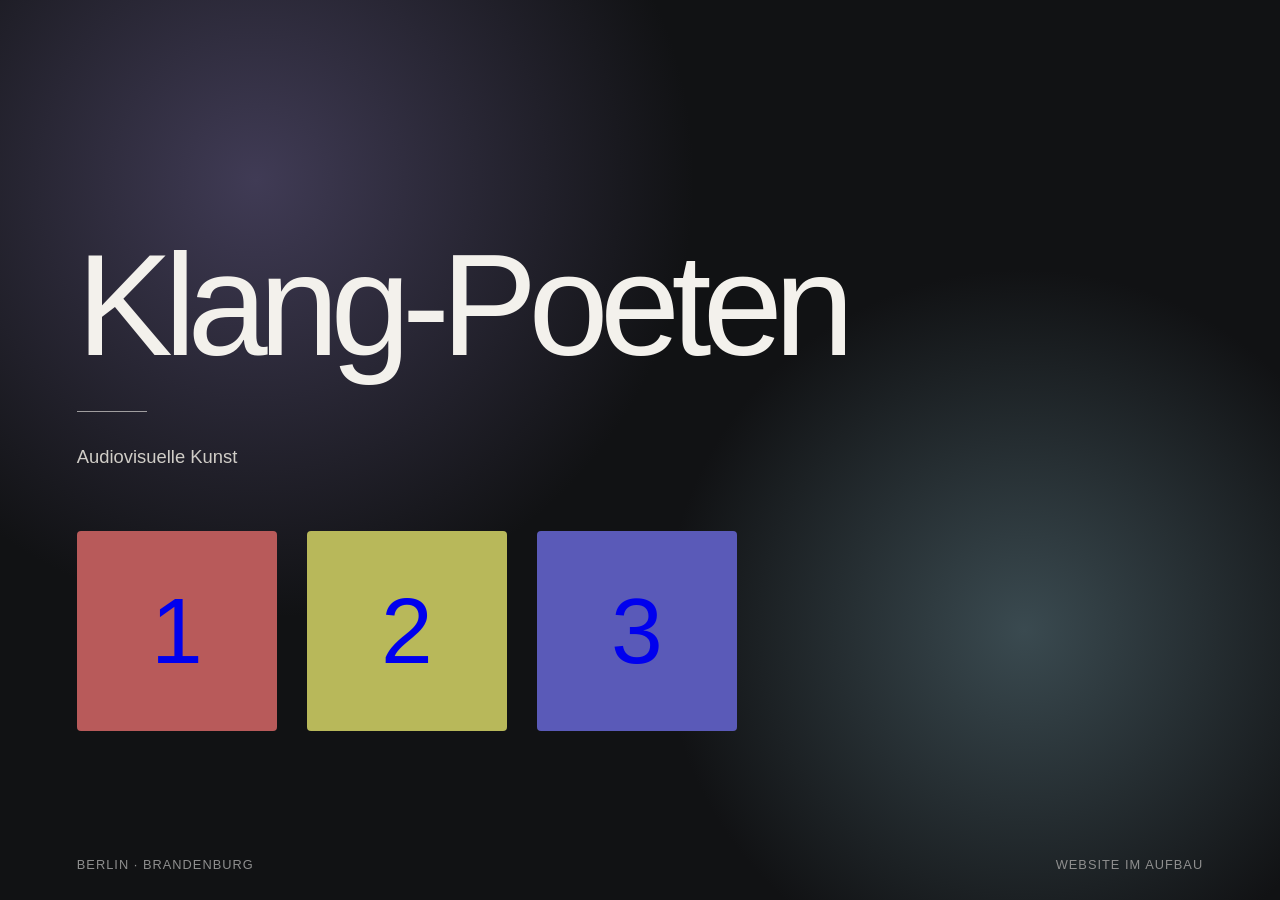
==== index.html @ 5de4cc4f "Correct CSS class and enhance hover effect Fix typo in CSS class name and add hover color." ====
<!DOCTYPE html>
<html lang="de">
<head>
  <meta charset="UTF-8">
  <meta name="viewport" content="width=device-width, initial-scale=1.0">
  <title>Klang-Poeten</title>
  <style>
    * { box-sizing: border-box; }
    html, body { margin: 0; min-height: 100%; }
    body {
      font-family: Arial, Helvetica, sans-serif;
      background:
        radial-gradient(circle at 20% 20%, #403b55 0%, transparent 35%),
        radial-gradient(circle at 80% 70%, #3a4a50 0%, transparent 30%),
        #111214;
      color: #f3f1ec;
      min-height: 100vh;
      display: flex;
      align-items: center;
      justify-content: flex-start;
    }
    main {
      width: min(900px, 88vw);
      padding-top: 8vh;
      margin-left: 6vw;
    }
    h1 {
      margin: 0;
      font-size: clamp(4rem, 12vw, 9rem);
      font-weight: 300;
      letter-spacing: -0.06em;
      line-height: 0.9;
    }
    .line {
      width: 70px;
      height: 1px;
      background: #f3f1ec;
      margin: 40px 0 30px;
      opacity: 0.6;
    }
    p {
      max-width: 520px;
      margin: 0 0 60px;
      font-size: 1.15rem;
      line-height: 1.6;
      font-weight: 300;
      color: #d0cdc7;
    }
    .color-squares {
      display: flex;
      justify-content: flex-start;
      gap: 30px;
      flex-wrap: wrap;
    }
    .square {
      width: 200px;
      height: 200px;
      display: flex;
      align-items: center;
      justify-content: center;
      text-decoration: none;
      border-radius: 4px;
      transition: transform 0.3s ease, box-shadow 0.3s ease;
      font-size: 93px;
      font-color: white;
    }
    .square a { color: white; }` 
    .squre a:hover { color: lightgrey; }
    
    .square:hover {
      transform: scale(1.05);
      box-shadow: 0 10px 25px rgba(0, 0, 0, 0.35);
    }
    .square-red { background-color: #B85A5A; }
    .square-yellow { background-color: #B8B85A; }
    .square-blue { background-color: #5A5AB8; }
    footer {
      position: fixed;
      bottom: 28px;
      left: 6vw;
      right: 6vw;
      display: flex;
      justify-content: space-between;
      font-size: 0.8rem;
      letter-spacing: 0.08em;
      text-transform: uppercase;
      color: #8e8e8e;
    }
    @media (max-width: 600px) {
      main { margin-left: 0; width: min(90vw, 900px); }
      .color-squares { justify-content: center; }
      .square { width: 140px; height: 140px; }
      footer { position: static; margin-top: 80px; }
    }
  </style>
</head>
<body>
  <main>
    <h1>Klang-Poeten</h1>
    <div class="line"></div>
    <p>Audiovisuelle Kunst</p>

    <div class="color-squares">
      <a href="01_Wuerfel-Klang/Wurfel1/pi.html" class="square square-red" aria-label="Rote Klangseite">1</a>
      <a href="01_Wuerfel-Klang/Wurfel2/pi.html" class="square square-yellow" aria-label="Gelbe Klangseite">2</a>
      <a href="01_Wuerfel-Klang/Wurfel3/pi.html" class="square square-blue" aria-label="Blaue Klangseite">3</a>
    </div>
  </main>

  <footer>
    <span>Berlin · Brandenburg</span>
    <span>Website im Aufbau</span>
  </footer>
</body>
</html>
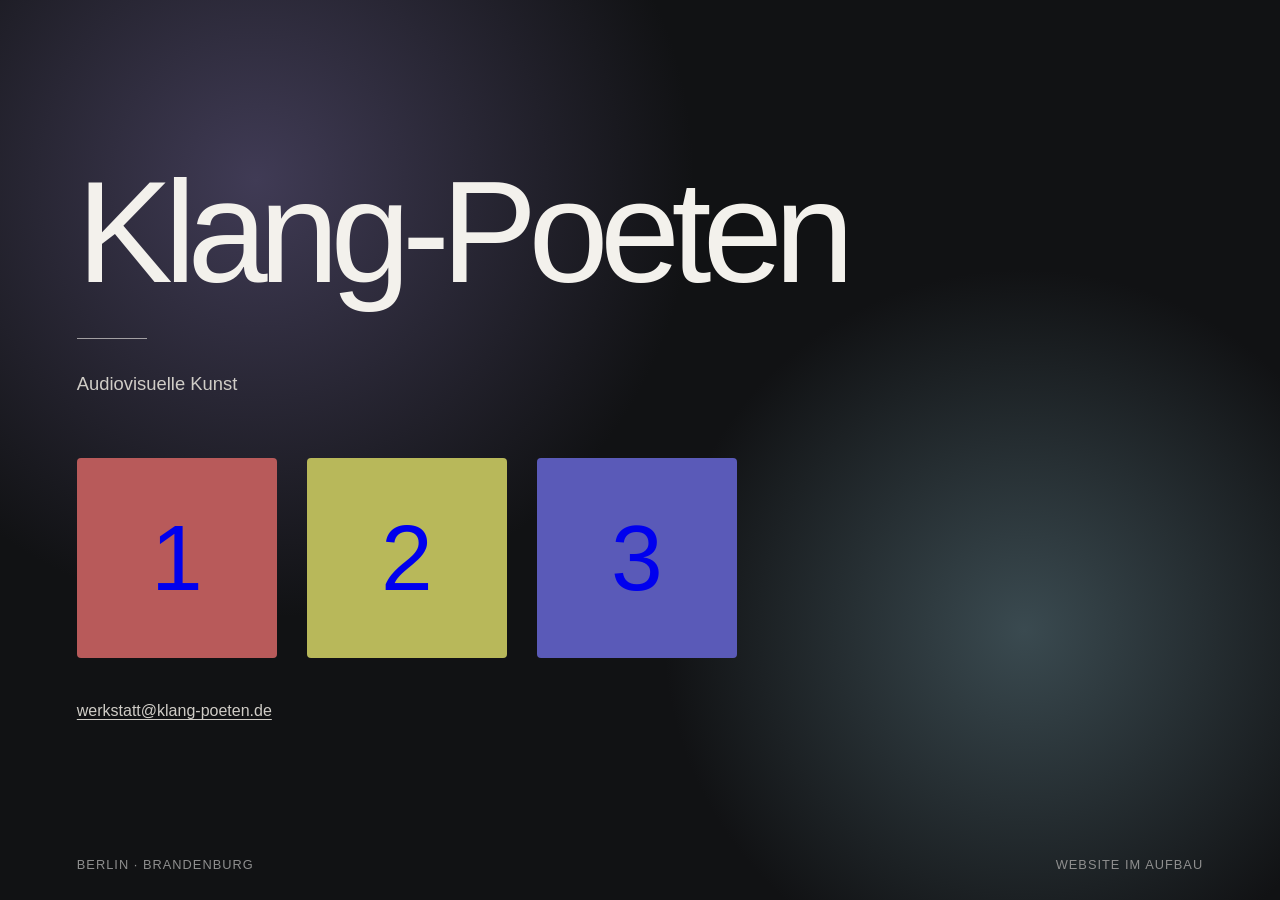
==== commit 8d9e6fd2: "Add clickable Werkstatt email address to homepage" ====
--- a/index.html
+++ b/index.html
@@ -86,6 +86,18 @@
       text-transform: uppercase;
       color: #8e8e8e;
     }
+    .contact {
+      margin: 40px 0 80px;
+      font-size: 1rem;
+    }
+    .contact a {
+      color: #d0cdc7;
+      text-decoration: underline;
+      text-underline-offset: 0.2em;
+      overflow-wrap: anywhere;
+    }
+    .contact a:hover,
+    .contact a:focus-visible { color: #f3f1ec; }
     @media (max-width: 600px) {
       main { margin-left: 0; width: min(90vw, 900px); }
       .color-squares { justify-content: center; }
@@ -105,6 +117,8 @@
       <a href="01_Wuerfel-Klang/Wurfel2/pi.html" class="square square-yellow" aria-label="Gelbe Klangseite">2</a>
       <a href="01_Wuerfel-Klang/Wurfel3/pi.html" class="square square-blue" aria-label="Blaue Klangseite">3</a>
     </div>
+
+    <p class="contact"><a href="mailto:werkstatt@klang-poeten.de">werkstatt@klang-poeten.de</a></p>
   </main>
 
   <footer>
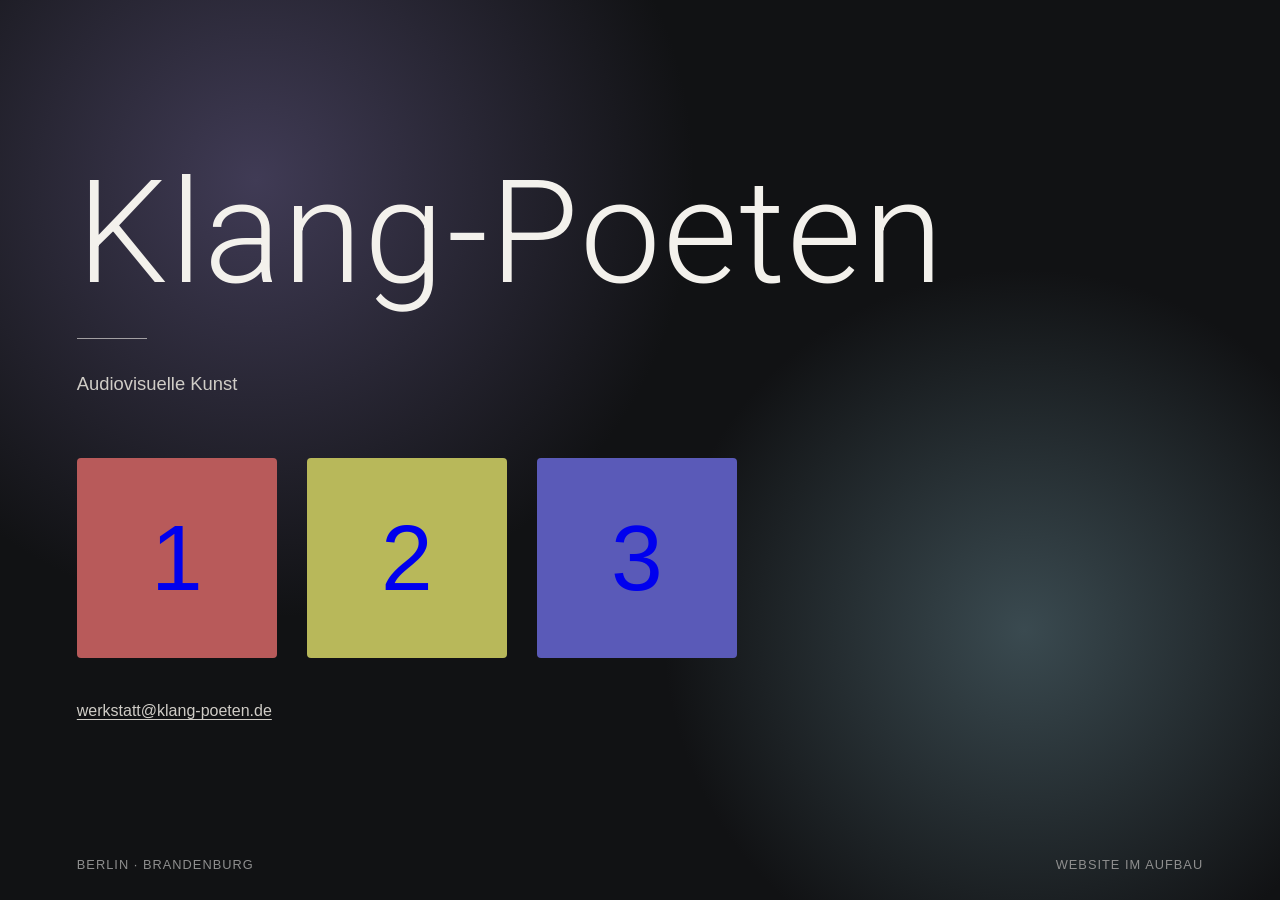
==== commit 775cff20: "Use selected light heading with relaxed letter spacing" ====
--- a/index.html
+++ b/index.html
@@ -4,7 +4,15 @@
   <meta charset="UTF-8">
   <meta name="viewport" content="width=device-width, initial-scale=1.0">
   <title>Klang-Poeten</title>
+  <link rel="stylesheet" href="https://fonts.googleapis.com/css2?family=Roboto:wght@300&amp;display=swap">
   <style>
+    @font-face {
+      font-family: 'KP Helvetica Light';
+      src: local('HelveticaNeue-Light'), local('Helvetica Neue Light');
+      font-style: normal;
+      font-weight: 300;
+      font-display: swap;
+    }
     * { box-sizing: border-box; }
     html, body { margin: 0; min-height: 100%; }
     body {
@@ -26,9 +34,10 @@
     }
     h1 {
       margin: 0;
+      font-family: 'KP Helvetica Light', 'Roboto', Arial, sans-serif;
       font-size: clamp(4rem, 12vw, 9rem);
       font-weight: 300;
-      letter-spacing: -0.06em;
+      letter-spacing: 0.015em;
       line-height: 0.9;
     }
     .line {
@@ -99,6 +108,7 @@
     .contact a:hover,
     .contact a:focus-visible { color: #f3f1ec; }
     @media (max-width: 600px) {
+      h1 { font-size: clamp(2rem, 12vw, 4.5rem); }
       main { margin-left: 0; width: min(90vw, 900px); }
       .color-squares { justify-content: center; }
       .square { width: 140px; height: 140px; }
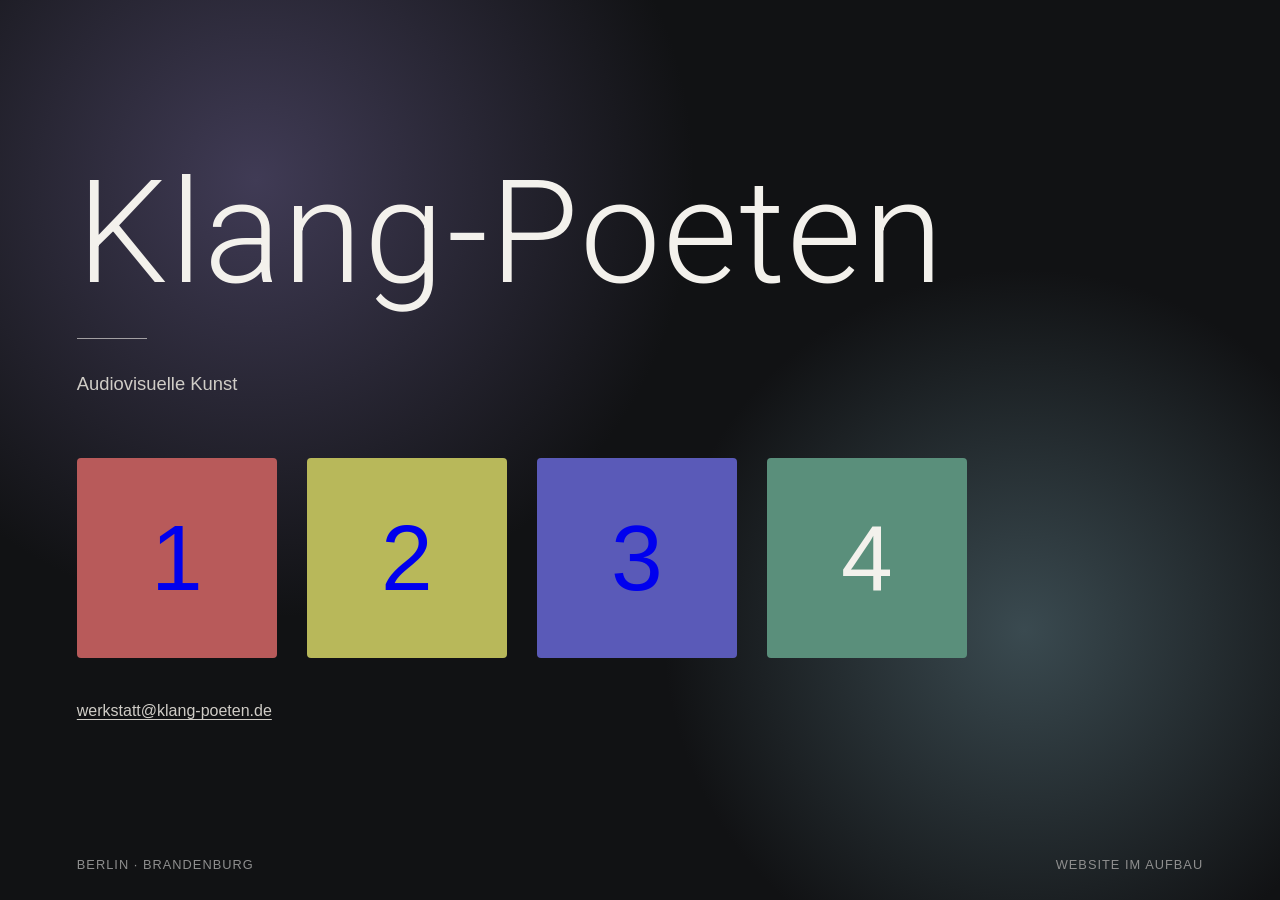
==== commit 2d973858: "Add fourth square opening Sehnsucht zerlegt Vimeo player" ====
--- a/index.html
+++ b/index.html
@@ -83,6 +83,36 @@
     .square-red { background-color: #B85A5A; }
     .square-yellow { background-color: #B8B85A; }
     .square-blue { background-color: #5A5AB8; }
+    .square-video { background-color: #5A8F7B; color: #f3f1ec; }
+    .square-video:focus-visible { outline: 2px solid #f3f1ec; outline-offset: 6px; }
+    html.video-open { overflow: hidden; }
+    .video-dialog {
+      width: min(1000px, 94vw);
+      max-height: calc(100dvh - 32px);
+      margin: auto;
+      padding: clamp(14px, 3vw, 24px);
+      border: 1px solid #44454a;
+      border-radius: 6px;
+      background: #111214;
+      color: #f3f1ec;
+    }
+    .video-dialog::backdrop { background: rgba(0, 0, 0, 0.85); }
+    .video-header { display: flex; align-items: center; justify-content: space-between; gap: 20px; margin-bottom: 18px; }
+    .video-header h2 { margin: 0; font-size: 1.2rem; font-weight: 400; line-height: 1.4; }
+    .video-close {
+      flex-shrink: 0;
+      min-height: 44px;
+      padding: 8px 12px;
+      border: 1px solid #777;
+      border-radius: 4px;
+      background: transparent;
+      color: inherit;
+      font: inherit;
+      cursor: pointer;
+    }
+    .video-close:hover { background: #303136; }
+    .video-frame { display: block; width: 100%; height: auto; aspect-ratio: 16 / 9; border: 0; background: #000; }
+    .video-fallback { display: inline-block; margin-top: 16px; color: #d0cdc7; font-size: 0.9rem; text-underline-offset: 0.2em; }
     footer {
       position: fixed;
       bottom: 28px;
@@ -126,6 +156,7 @@
       <a href="01_Wuerfel-Klang/Wurfel1/pi.html" class="square square-red" aria-label="Rote Klangseite">1</a>
       <a href="01_Wuerfel-Klang/Wurfel2/pi.html" class="square square-yellow" aria-label="Gelbe Klangseite">2</a>
       <a href="01_Wuerfel-Klang/Wurfel3/pi.html" class="square square-blue" aria-label="Blaue Klangseite">3</a>
+      <a href="https://vimeo.com/1226326730" class="square square-video" id="video-trigger" aria-label="Film abspielen: Sehnsucht, zerlegt" aria-haspopup="dialog" aria-controls="video-dialog">4</a>
     </div>
 
     <p class="contact"><a href="mailto:werkstatt@klang-poeten.de">werkstatt@klang-poeten.de</a></p>
@@ -135,5 +166,50 @@
     <span>Berlin · Brandenburg</span>
     <span>Website im Aufbau</span>
   </footer>
+
+  <dialog class="video-dialog" id="video-dialog" aria-labelledby="video-title">
+    <div class="video-header">
+      <h2 id="video-title">Sehnsucht, zerlegt</h2>
+      <button class="video-close" id="video-close" type="button" autofocus>Schließen</button>
+    </div>
+    <iframe class="video-frame" id="video-frame"
+      data-video-src="https://player.vimeo.com/video/1226326730?title=0&amp;byline=0&amp;portrait=0&amp;badge=0&amp;autopause=0&amp;player_id=0&amp;app_id=58479&amp;autoplay=1&amp;playsinline=1"
+      width="1920" height="1080"
+      allow="autoplay; fullscreen; picture-in-picture; clipboard-write; encrypted-media; web-share"
+      referrerpolicy="strict-origin-when-cross-origin"
+      title="Sehnsucht, zerlegt - ein Dark Poetry Film der Klang-Poeten mit Untertiteln"
+      allowfullscreen></iframe>
+    <a class="video-fallback" href="https://vimeo.com/1226326730" target="_blank" rel="noopener noreferrer">Auf Vimeo ansehen</a>
+  </dialog>
+  <script>
+    (() => {
+      const trigger = document.getElementById('video-trigger');
+      const dialog = document.getElementById('video-dialog');
+      const frame = document.getElementById('video-frame');
+      const closeButton = document.getElementById('video-close');
+
+      trigger.addEventListener('click', event => {
+        if (event.button !== 0 || event.metaKey || event.ctrlKey || event.shiftKey || event.altKey) return;
+        if (typeof dialog.showModal !== 'function') return;
+        event.preventDefault();
+        dialog.showModal();
+        document.documentElement.classList.add('video-open');
+        frame.src = frame.dataset.videoSrc;
+      });
+
+      closeButton.addEventListener('click', () => dialog.close());
+      dialog.addEventListener('close', () => {
+        frame.removeAttribute('src');
+        document.documentElement.classList.remove('video-open');
+        trigger.focus();
+      });
+      dialog.addEventListener('click', event => {
+        if (event.target !== dialog) return;
+        const rect = dialog.getBoundingClientRect();
+        if (event.clientX < rect.left || event.clientX > rect.right ||
+            event.clientY < rect.top || event.clientY > rect.bottom) dialog.close();
+      });
+    })();
+  </script>
 </body>
 </html>
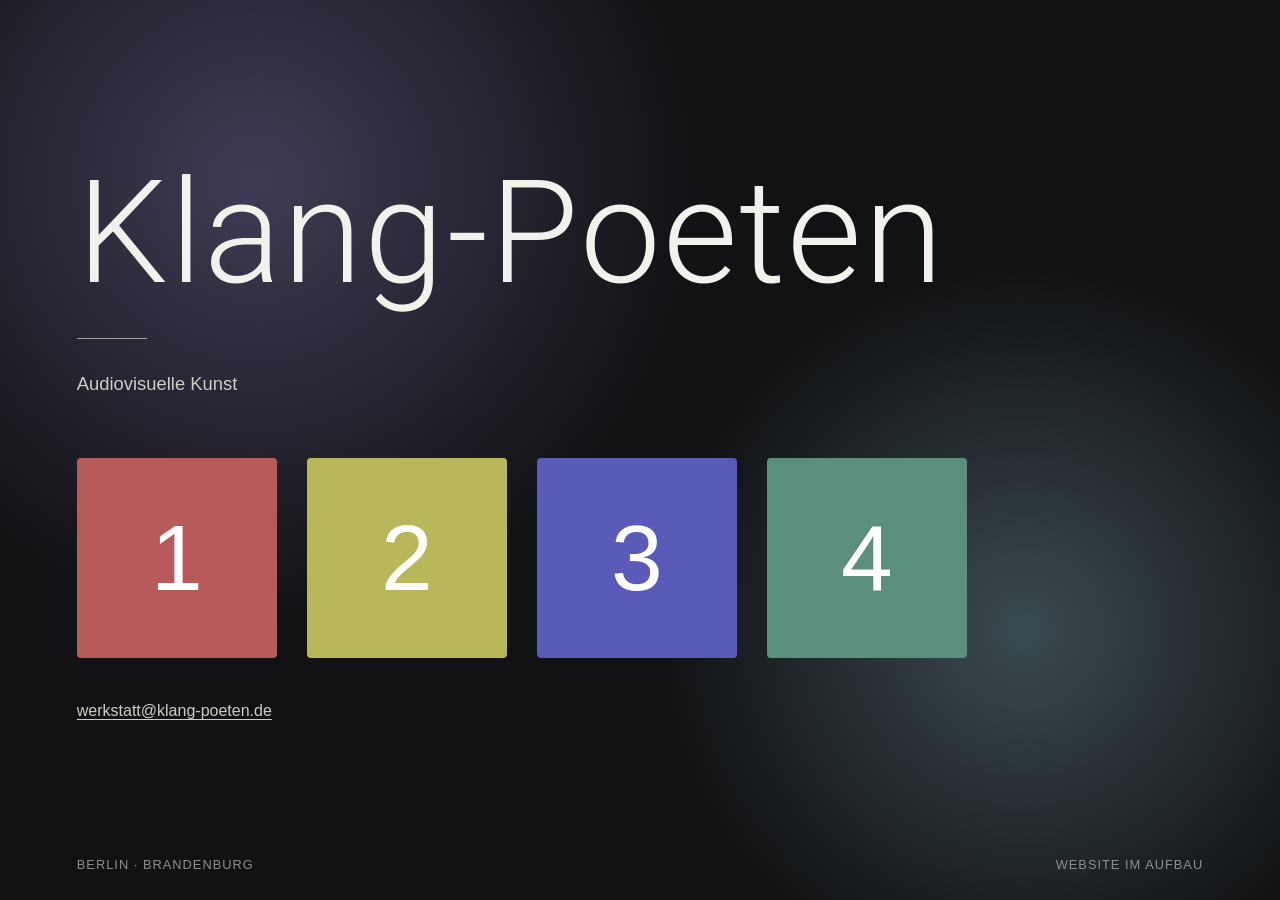
==== commit 061ad7ec: "Make all four square labels white" ====
--- a/index.html
+++ b/index.html
@@ -71,10 +71,9 @@
       border-radius: 4px;
       transition: transform 0.3s ease, box-shadow 0.3s ease;
       font-size: 93px;
-      font-color: white;
-    }
-    .square a { color: white; }` 
-    .squre a:hover { color: lightgrey; }
+      color: #ffffff;
+    }
+    .square:visited { color: #ffffff; }
     
     .square:hover {
       transform: scale(1.05);
@@ -83,7 +82,7 @@
     .square-red { background-color: #B85A5A; }
     .square-yellow { background-color: #B8B85A; }
     .square-blue { background-color: #5A5AB8; }
-    .square-video { background-color: #5A8F7B; color: #f3f1ec; }
+    .square-video { background-color: #5A8F7B; }
     .square-video:focus-visible { outline: 2px solid #f3f1ec; outline-offset: 6px; }
     html.video-open { overflow: hidden; }
     .video-dialog {
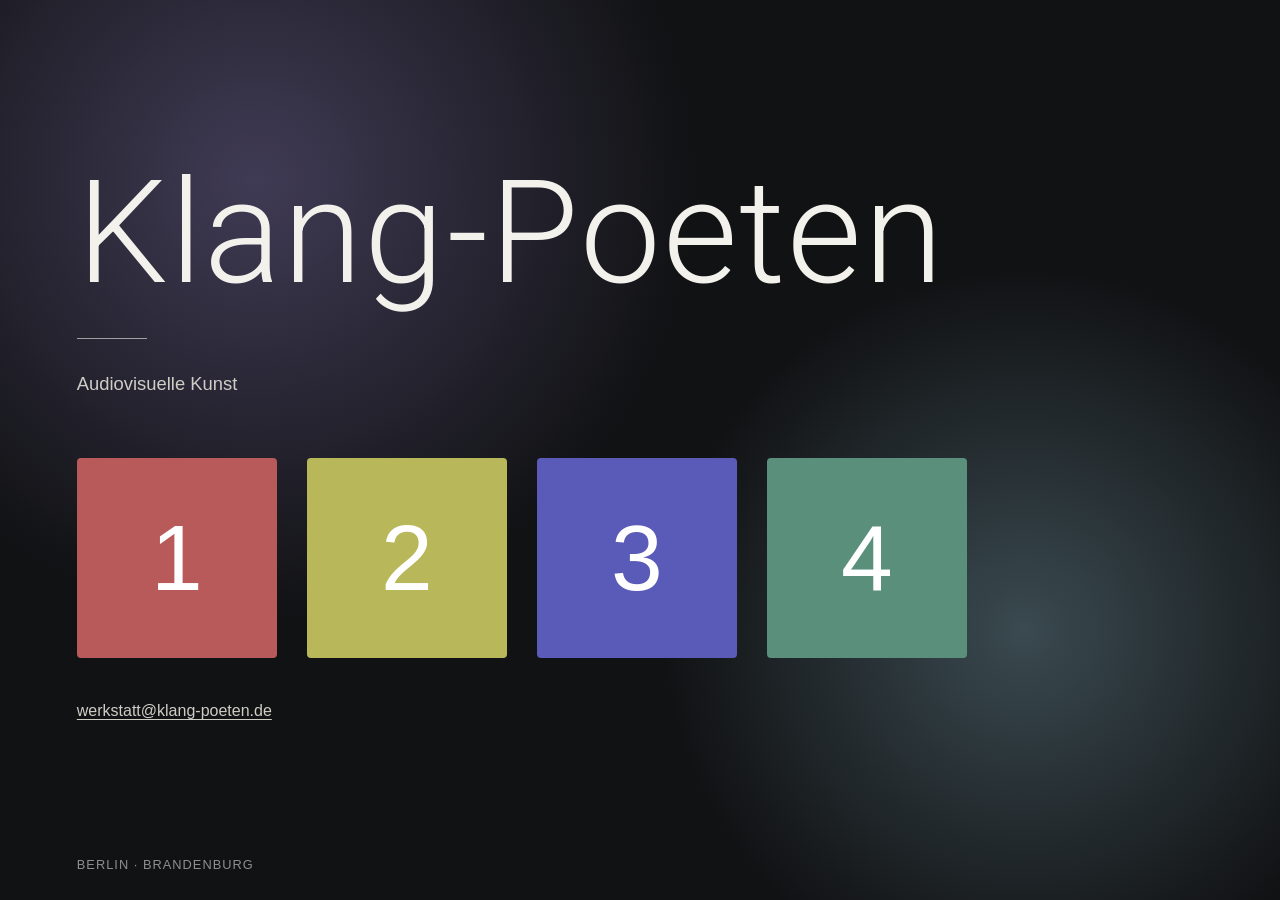
==== commit 06c189b5: "Remove website under construction footer note" ====
--- a/index.html
+++ b/index.html
@@ -163,7 +163,6 @@
 
   <footer>
     <span>Berlin · Brandenburg</span>
-    <span>Website im Aufbau</span>
   </footer>
 
   <dialog class="video-dialog" id="video-dialog" aria-labelledby="video-title">
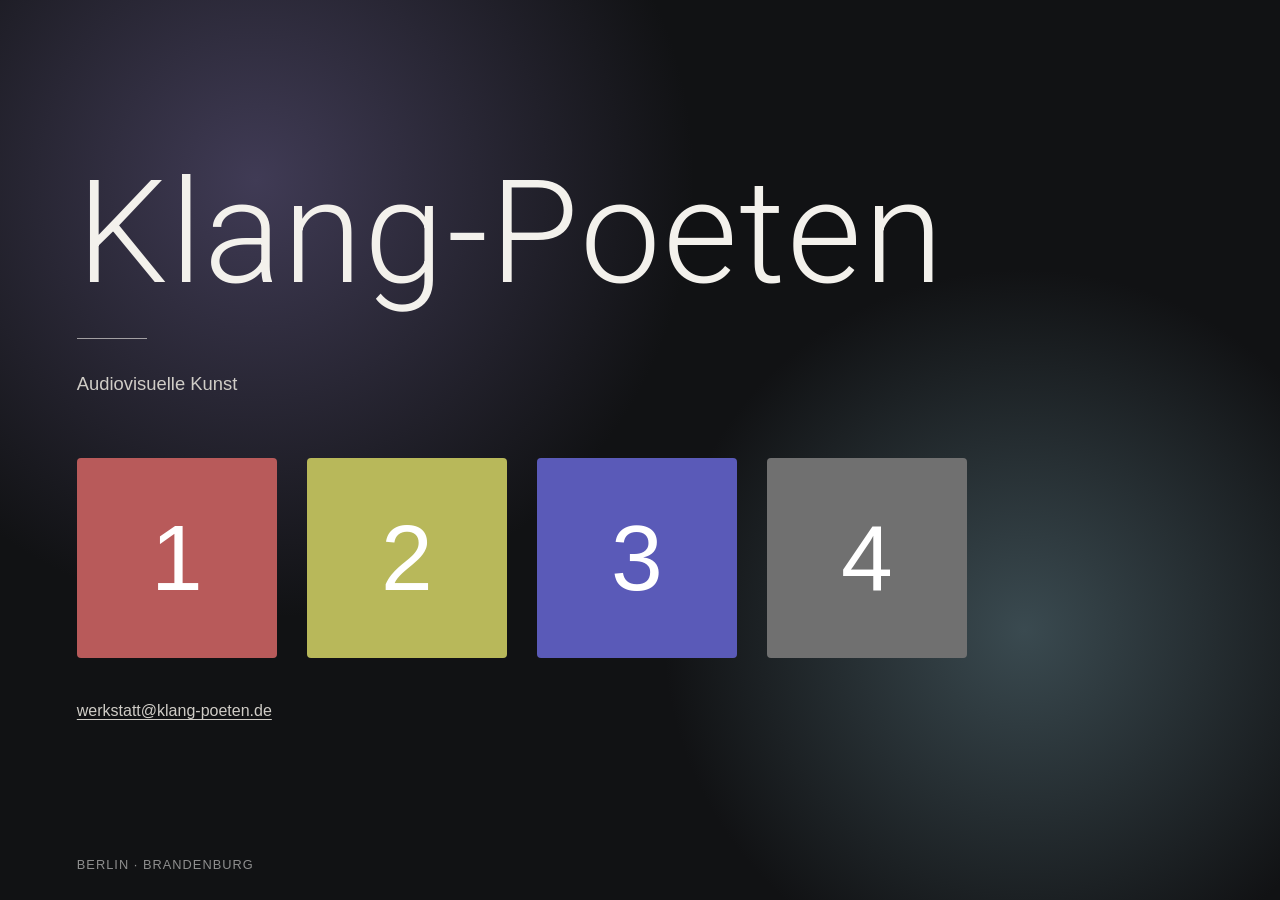
==== commit a5fd170c: "Link grey fourth square to film gallery" ====
--- a/index.html
+++ b/index.html
@@ -82,36 +82,8 @@
     .square-red { background-color: #B85A5A; }
     .square-yellow { background-color: #B8B85A; }
     .square-blue { background-color: #5A5AB8; }
-    .square-video { background-color: #5A8F7B; }
+    .square-video { background-color: #707070; }
     .square-video:focus-visible { outline: 2px solid #f3f1ec; outline-offset: 6px; }
-    html.video-open { overflow: hidden; }
-    .video-dialog {
-      width: min(1000px, 94vw);
-      max-height: calc(100dvh - 32px);
-      margin: auto;
-      padding: clamp(14px, 3vw, 24px);
-      border: 1px solid #44454a;
-      border-radius: 6px;
-      background: #111214;
-      color: #f3f1ec;
-    }
-    .video-dialog::backdrop { background: rgba(0, 0, 0, 0.85); }
-    .video-header { display: flex; align-items: center; justify-content: space-between; gap: 20px; margin-bottom: 18px; }
-    .video-header h2 { margin: 0; font-size: 1.2rem; font-weight: 400; line-height: 1.4; }
-    .video-close {
-      flex-shrink: 0;
-      min-height: 44px;
-      padding: 8px 12px;
-      border: 1px solid #777;
-      border-radius: 4px;
-      background: transparent;
-      color: inherit;
-      font: inherit;
-      cursor: pointer;
-    }
-    .video-close:hover { background: #303136; }
-    .video-frame { display: block; width: 100%; height: auto; aspect-ratio: 16 / 9; border: 0; background: #000; }
-    .video-fallback { display: inline-block; margin-top: 16px; color: #d0cdc7; font-size: 0.9rem; text-underline-offset: 0.2em; }
     footer {
       position: fixed;
       bottom: 28px;
@@ -155,7 +127,7 @@
       <a href="01_Wuerfel-Klang/Wurfel1/pi.html" class="square square-red" aria-label="Rote Klangseite">1</a>
       <a href="01_Wuerfel-Klang/Wurfel2/pi.html" class="square square-yellow" aria-label="Gelbe Klangseite">2</a>
       <a href="01_Wuerfel-Klang/Wurfel3/pi.html" class="square square-blue" aria-label="Blaue Klangseite">3</a>
-      <a href="https://vimeo.com/1226326730" class="square square-video" id="video-trigger" aria-label="Film abspielen: Sehnsucht, zerlegt" aria-haspopup="dialog" aria-controls="video-dialog">4</a>
+      <a href="filme.html" class="square square-video" aria-label="Filme ansehen">4</a>
     </div>
 
     <p class="contact"><a href="mailto:werkstatt@klang-poeten.de">werkstatt@klang-poeten.de</a></p>
@@ -165,49 +137,5 @@
     <span>Berlin · Brandenburg</span>
   </footer>
 
-  <dialog class="video-dialog" id="video-dialog" aria-labelledby="video-title">
-    <div class="video-header">
-      <h2 id="video-title">Sehnsucht, zerlegt</h2>
-      <button class="video-close" id="video-close" type="button" autofocus>Schließen</button>
-    </div>
-    <iframe class="video-frame" id="video-frame"
-      data-video-src="https://player.vimeo.com/video/1226326730?title=0&amp;byline=0&amp;portrait=0&amp;badge=0&amp;autopause=0&amp;player_id=0&amp;app_id=58479&amp;autoplay=1&amp;playsinline=1"
-      width="1920" height="1080"
-      allow="autoplay; fullscreen; picture-in-picture; clipboard-write; encrypted-media; web-share"
-      referrerpolicy="strict-origin-when-cross-origin"
-      title="Sehnsucht, zerlegt - ein Dark Poetry Film der Klang-Poeten mit Untertiteln"
-      allowfullscreen></iframe>
-    <a class="video-fallback" href="https://vimeo.com/1226326730" target="_blank" rel="noopener noreferrer">Auf Vimeo ansehen</a>
-  </dialog>
-  <script>
-    (() => {
-      const trigger = document.getElementById('video-trigger');
-      const dialog = document.getElementById('video-dialog');
-      const frame = document.getElementById('video-frame');
-      const closeButton = document.getElementById('video-close');
-
-      trigger.addEventListener('click', event => {
-        if (event.button !== 0 || event.metaKey || event.ctrlKey || event.shiftKey || event.altKey) return;
-        if (typeof dialog.showModal !== 'function') return;
-        event.preventDefault();
-        dialog.showModal();
-        document.documentElement.classList.add('video-open');
-        frame.src = frame.dataset.videoSrc;
-      });
-
-      closeButton.addEventListener('click', () => dialog.close());
-      dialog.addEventListener('close', () => {
-        frame.removeAttribute('src');
-        document.documentElement.classList.remove('video-open');
-        trigger.focus();
-      });
-      dialog.addEventListener('click', event => {
-        if (event.target !== dialog) return;
-        const rect = dialog.getBoundingClientRect();
-        if (event.clientX < rect.left || event.clientX > rect.right ||
-            event.clientY < rect.top || event.clientY > rect.bottom) dialog.close();
-      });
-    })();
-  </script>
 </body>
 </html>
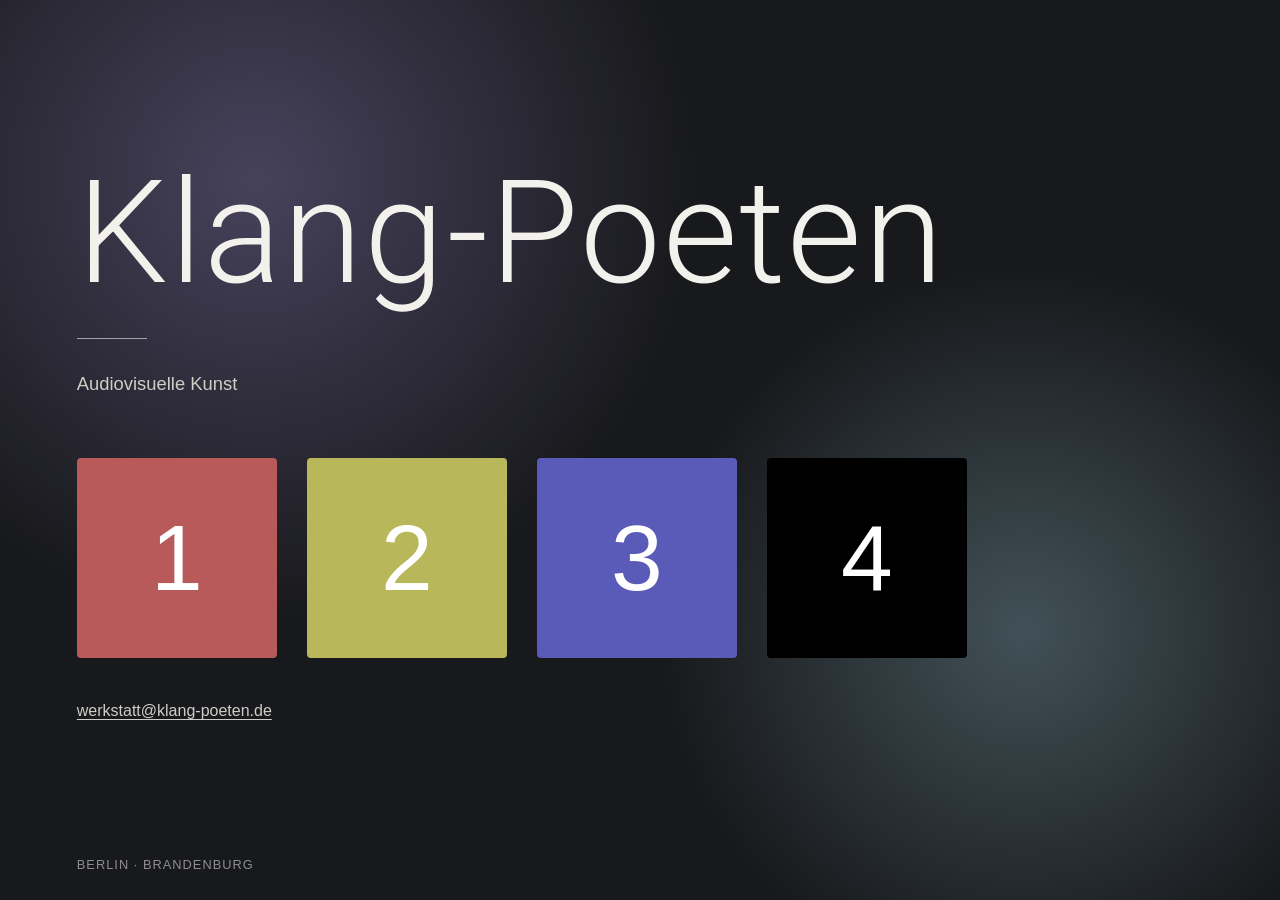
==== commit 31c83d63: "Try black film square with slightly lighter homepage gradient" ====
--- a/index.html
+++ b/index.html
@@ -18,9 +18,9 @@
     body {
       font-family: Arial, Helvetica, sans-serif;
       background:
-        radial-gradient(circle at 20% 20%, #403b55 0%, transparent 35%),
-        radial-gradient(circle at 80% 70%, #3a4a50 0%, transparent 30%),
-        #111214;
+        radial-gradient(circle at 20% 20%, #47425c 0%, transparent 35%),
+        radial-gradient(circle at 80% 70%, #415157 0%, transparent 30%),
+        #18191c;
       color: #f3f1ec;
       min-height: 100vh;
       display: flex;
@@ -82,7 +82,7 @@
     .square-red { background-color: #B85A5A; }
     .square-yellow { background-color: #B8B85A; }
     .square-blue { background-color: #5A5AB8; }
-    .square-video { background-color: #707070; }
+    .square-video { background-color: #000000; }
     .square-video:focus-visible { outline: 2px solid #f3f1ec; outline-offset: 6px; }
     footer {
       position: fixed;
